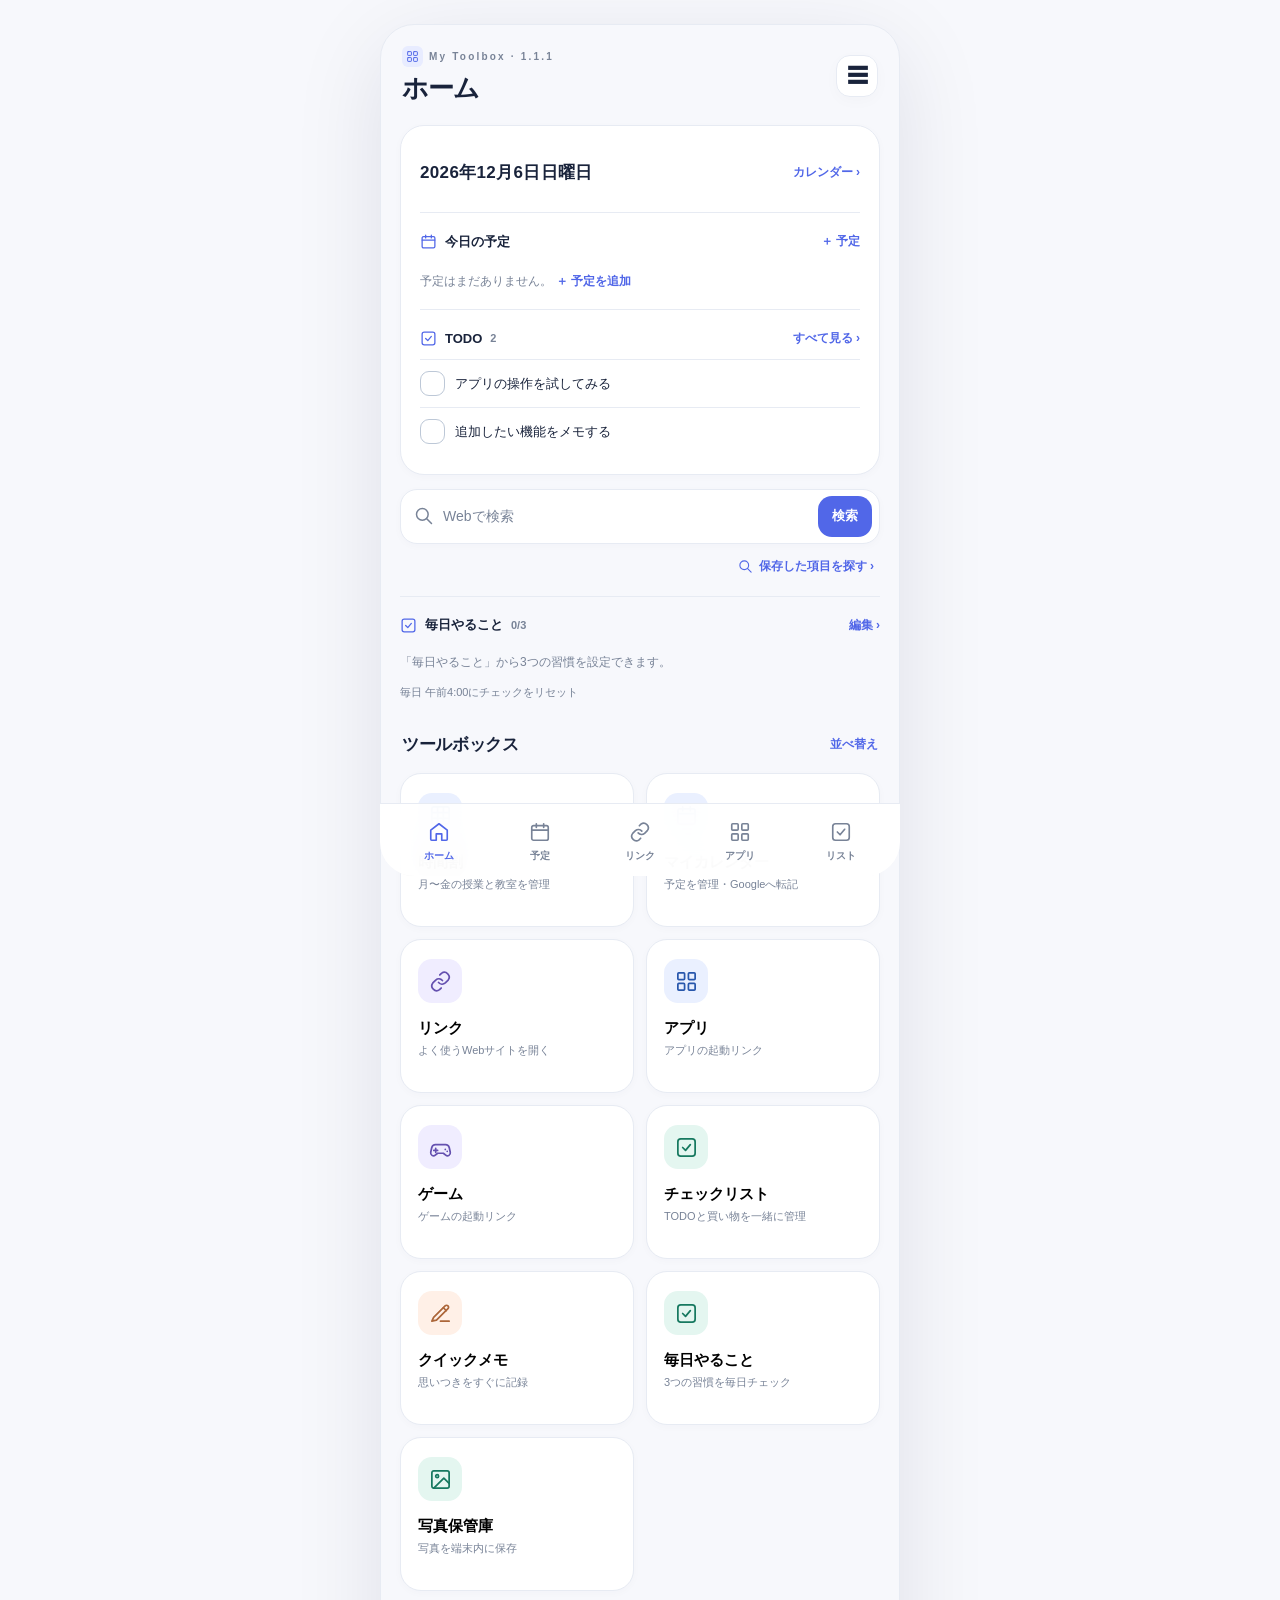
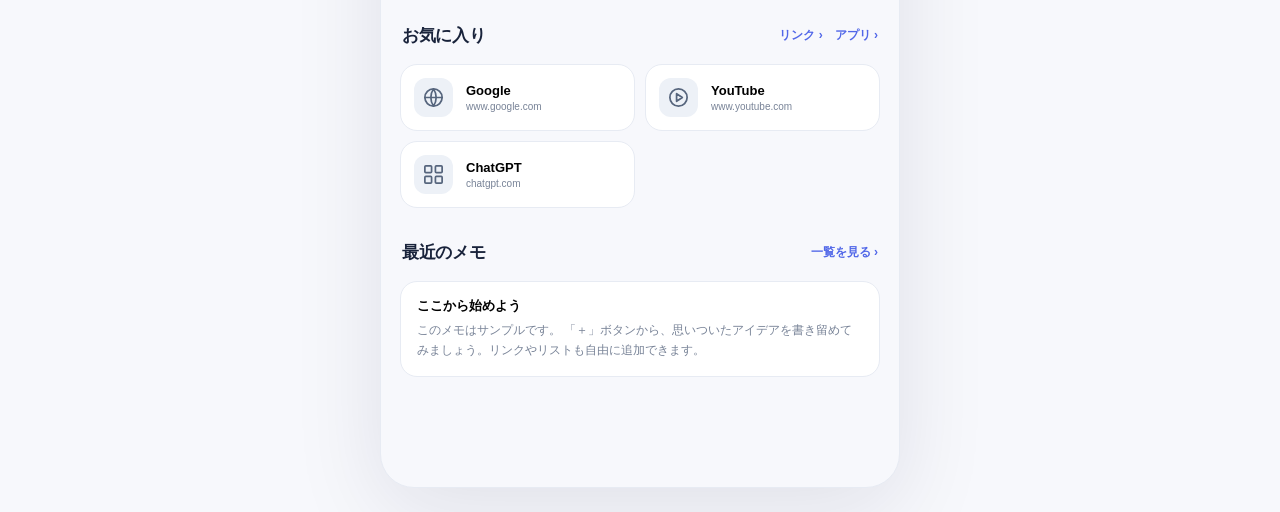
==== index.html @ 10cb9fca "Add files via upload" ====
<!doctype html>
<html lang="ja">
<head>
  <meta charset="utf-8" />
  <meta name="viewport" content="width=device-width, initial-scale=1, viewport-fit=cover" />
  <meta name="theme-color" content="#f7f8fc" />
  <meta name="apple-mobile-web-app-capable" content="yes" />
  <meta name="apple-mobile-web-app-status-bar-style" content="default" />
  <meta name="apple-mobile-web-app-title" content="My Toolbox" />
  <meta name="description" content="時間割、カレンダー、ルービックキューブ、TODO、習慣、写真をまとめる個人用ツールボックス。" />
  <link rel="manifest" href="./manifest.webmanifest" />
  <link rel="icon" href="./icons/icon-192.png?v=1.1.1" type="image/png" />
  <link rel="apple-touch-icon" sizes="180x180" href="./icons/apple-touch-icon.png?v=1.1.1" />
  <link rel="stylesheet" href="./styles.css" />
  <title>My Toolbox</title>
</head>
<body>
  <div id="app" class="app-shell"></div>
  <div id="modal-root"></div>
  <div id="toast" class="toast" role="status" aria-live="polite"></div>
  <noscript>このアプリを使うにはJavaScriptを有効にしてください。</noscript>
  <script src="./app.js" defer></script>
</body>
</html>
---- styles.css ----
:root {
  color-scheme: light;
  --bg: #f7f8fc;
  --panel: #ffffff;
  --panel-2: #f1f4fa;
  --text: #19233b;
  --muted: #788397;
  --line: #e7ebf3;
  --primary: #5167e8;
  --primary-soft: #e8ecff;
  --green: #2e967e;
  --shadow: 0 16px 50px rgba(26,42,80,.065);
  --nav: rgba(255,255,255,.95);
  --radius: 22px;
}
:root[data-theme='dark'] {
  color-scheme: dark;
  --bg: #101522;
  --panel: #1b2334;
  --panel-2: #242e42;
  --text: #f0f3fb;
  --muted: #9aa8bd;
  --line: #303d51;
  --primary: #a0adff;
  --primary-soft: #313e68;
  --green: #6cceb5;
  --shadow: 0 12px 36px rgba(0,0,0,.18);
  --nav: rgba(27,35,52,.96);
}
*{box-sizing:border-box}
html{min-height:100%;background:var(--bg);-webkit-text-size-adjust:100%}
body{margin:0;font-family: -apple-system, BlinkMacSystemFont, 'Hiragino Kaku Gothic ProN', 'Hiragino Sans', 'Yu Gothic', Meiryo, sans-serif;background:var(--bg);color:var(--text)}
button,input,textarea,select{font:inherit}
button{cursor:pointer;-webkit-tap-highlight-color:transparent}
button:focus-visible,a:focus-visible,input:focus-visible,textarea:focus-visible,select:focus-visible{outline:3px solid var(--primary);outline-offset:3px}
a{color:inherit;text-decoration:none}
.app-shell{max-width:520px;min-height:100dvh;margin:0 auto;padding:0 19px calc(110px + env(safe-area-inset-bottom));position:relative;background:var(--bg)}
@media(min-width:650px){.app-shell{margin:24px auto;min-height:calc(100dvh - 48px);border-radius:34px;box-shadow:0 22px 90px rgba(15,24,59,.1);overflow:hidden;border:1px solid var(--line)}}
.topbar{display:flex;align-items:center;justify-content:space-between;padding:calc(21px + env(safe-area-inset-top)) 2px 20px;gap:12px}
.kicker{font-size:10px;color:var(--muted);font-weight:800;letter-spacing:2.2px;margin:0 0 5px}
.topbar h1{margin:0;font-size:26px;letter-spacing:-1px;line-height:1.28}
.header-actions{display:flex;align-items:center;gap:8px}
.circle-button{width:42px;height:42px;border:1px solid var(--line);background:var(--panel);border-radius:14px;display:grid;place-items:center;color:var(--text);font-size:21px;box-shadow:0 4px 15px rgba(16,30,62,.025)}
.circle-button.raised{background:var(--primary);color:#fff;border-color:transparent}
.hero{background:linear-gradient(128deg,#657bf0,#515fd6 60%,#3c4ca8);color:#fff;position:relative;overflow:hidden;border-radius:26px;padding:24px 23px 23px;box-shadow:0 14px 30px rgba(79,94,208,.18)}
.hero::after{content:'';position:absolute;width:210px;height:210px;border:1px solid rgba(255,255,255,.12);border-radius:50%;right:-87px;top:-91px;box-shadow:0 0 0 38px rgba(255,255,255,.045),0 0 0 76px rgba(255,255,255,.035)}
.hero .tag{font-size:11px;font-weight:800;letter-spacing:.8px;opacity:.82;position:relative;z-index:1}
.hero h2{font-size:24px;letter-spacing:-.8px;margin:9px 0 7px;position:relative;z-index:1}
.hero p{font-size:13px;line-height:1.7;margin:0;opacity:.87;position:relative;z-index:1}
.hero-stats{display:grid;grid-template-columns:repeat(3,1fr);gap:8px;margin-top:19px;position:relative;z-index:1}
.hero-stats div{background:rgba(255,255,255,.14);border:1px solid rgba(255,255,255,.12);border-radius:13px;padding:10px 12px}
.hero-stats b{display:block;font-size:21px;font-weight:750;line-height:1.2}
.hero-stats span{font-size:10px;opacity:.78}
.section-heading{display:flex;align-items:center;justify-content:space-between;gap:8px;margin:29px 2px 13px}
.section-heading h2{font-size:17px;letter-spacing:-.35px;margin:0}
.tiny-link{color:var(--primary);font-weight:700;background:none;border:0;font-size:12px;padding:7px 0}
.tool-grid{display:grid;grid-template-columns:repeat(2,minmax(0,1fr));gap:12px}
.tool-card{display:flex;align-items:flex-start;flex-direction:column;gap:16px;padding:19px 17px 17px;background:var(--panel);border:1px solid var(--line);border-radius:21px;text-align:left;min-height:154px;box-shadow:var(--shadow);transition:transform .15s}
.tool-card:active,.link-card:active{transform:scale(.985)}
.tool-card .tool-icon,.icon-tile{display:grid;place-items:center;width:44px;height:44px;border-radius:15px;font-size:22px;flex:none}
.tile-purple{background:#eae8ff;color:#6660c9}
.tile-blue{background:#e2efff;color:#3b7bbd}
.tile-mint{background:#e0f6ef;color:#228d75}
.tile-peach{background:#fff0e3;color:#c57f40}
.tile-pink{background:#ffe8ef;color:#b65c82}
.tile-gray{background:#edf0f6;color:#66748a}
.tool-card .tool-name{font-weight:800;font-size:15px;margin:0}
.tool-card .tool-description{color:var(--muted);font-size:11px;margin-top:4px;line-height:1.5}
.card{background:var(--panel);border:1px solid var(--line);border-radius:22px;padding:17px;box-shadow:var(--shadow)}
.quick-card{display:flex;align-items:center;gap:13px;background:var(--panel);padding:13px;border:1px solid var(--line);border-radius:17px;min-width:0;text-align:left}
.quick-card .name{font-size:13px;font-weight:750;white-space:nowrap;text-overflow:ellipsis;overflow:hidden}
.quick-card .meta{font-size:10px;color:var(--muted);white-space:nowrap;overflow:hidden;text-overflow:ellipsis;margin-top:3px}
.quick-links{display:grid;grid-template-columns:repeat(2,minmax(0,1fr));gap:10px}
.quick-card .icon-tile{width:39px;height:39px;border-radius:12px;font-size:20px}
.mini-list{display:flex;flex-direction:column;gap:0}
.mini-row{display:flex;align-items:center;gap:10px;padding:10px 0;min-height:45px;border-bottom:1px solid var(--line);font-size:13px}
.mini-row:last-child{border:0}
.mini-row .muted,.muted{color:var(--muted)}
.mini-row .row-title{min-width:0;overflow:hidden;text-overflow:ellipsis;white-space:nowrap;flex:1}
.note-peek{padding:15px 16px;text-align:left;width:100%;border:1px solid var(--line);border-radius:17px;background:var(--panel);display:block}
.note-peek .note-title{font-size:13px;font-weight:800;margin-bottom:6px}
.note-peek .note-body{font-size:12px;color:var(--muted);display:-webkit-box;-webkit-line-clamp:2;-webkit-box-orient:vertical;overflow:hidden;line-height:1.65}
.page-intro{font-size:12px;color:var(--muted);margin:-7px 2px 19px;line-height:1.7}
.toolbar{display:flex;gap:9px;align-items:center;margin-bottom:15px}
.search-input,.field,.text-area,.select{display:block;border:1px solid var(--line);background:var(--panel);color:var(--text);border-radius:14px;min-height:46px;padding:12px 14px;width:100%;outline-offset:1px;font-size:14px}
.search-input::placeholder,.field::placeholder,.text-area::placeholder{color:var(--muted)}
.search-input{flex:1;min-width:0}
.primary-btn{background:var(--primary);color:#fff;border:none;border-radius:14px;min-height:46px;padding:11px 16px;font-size:13px;font-weight:800;white-space:nowrap}
.secondary-btn{background:var(--panel-2);color:var(--text);border:1px solid var(--line);border-radius:13px;min-height:42px;padding:10px 13px;font-weight:700;font-size:12px}
.ghost-btn{background:transparent;color:var(--muted);border:none;border-radius:10px;padding:8px;font-size:14px}
.danger-btn{background:#fff0f0;color:#cc4754;border:1px solid #f7dadd;border-radius:13px;min-height:42px;padding:10px 13px;font-weight:700;font-size:12px}
:root[data-theme='dark'] .danger-btn{background:#472933;color:#f9a6b3;border-color:#6a4149}
.link-list{display:grid;grid-template-columns:repeat(2,minmax(0,1fr));gap:11px}
.link-card{position:relative;background:var(--panel);border:1px solid var(--line);border-radius:19px;padding:15px;min-height:147px;display:flex;flex-direction:column;gap:13px;box-shadow:var(--shadow)}
.link-card .link-open{display:flex;align-items:start;flex-direction:column;flex:1;gap:10px;min-width:0;border:0;background:none;padding:0;text-align:left;color:inherit;width:100%}
.link-card .card-name{font-size:14px;font-weight:800;overflow:hidden;white-space:nowrap;text-overflow:ellipsis;max-width:100%}
.link-card .card-url{font-size:10px;color:var(--muted);overflow:hidden;white-space:nowrap;text-overflow:ellipsis;max-width:100%}
.link-actions{display:flex;justify-content:space-between;align-items:center;margin-top:0}
.link-actions button{border:0;background:none;padding:3px;color:var(--muted);font-size:12px}
.favorite{color:#d8a439!important}
.list-switch{display:flex;gap:7px;overflow-x:auto;padding:2px 0 13px;scrollbar-width:none}
.list-switch::-webkit-scrollbar{display:none}
.pill{border:1px solid var(--line);background:var(--panel);color:var(--muted);padding:10px 14px;border-radius:999px;font-size:12px;white-space:nowrap;font-weight:750}
.pill.active{background:var(--primary-soft);color:var(--primary);border-color:transparent}
.add-row{display:flex;gap:9px;margin-top:13px}
.check-row{display:flex;align-items:center;gap:12px;padding:13px 0;border-bottom:1px solid var(--line)}
.check-row:last-child{border:0}
.check-row.done .task-title{text-decoration:line-through;color:var(--muted)}
.check-row .task-title{font-size:14px;line-height:1.5;overflow-wrap:anywhere;flex:1}
.check-button{width:25px;height:25px;display:grid;place-items:center;border-radius:9px;border:1.5px solid #bdc8d7;background:transparent;color:transparent;flex:none;font-size:15px}
.check-button.checked{background:var(--green);border-color:var(--green);color:#fff}
.progress-line{height:7px;background:var(--panel-2);border-radius:999px;overflow:hidden;margin:14px 0 5px}
.progress-line>div{height:100%;border-radius:999px;background:var(--green)}
.list-header{display:flex;align-items:center;justify-content:space-between;gap:9px;margin-bottom:13px}
.list-header h2{margin:0;font-size:17px}
.list-subtitle{font-size:11px;color:var(--muted);margin:5px 0 0}
.empty{color:var(--muted);text-align:center;padding:35px 20px;font-size:13px;line-height:1.8}
.empty-icon{font-size:29px;margin-bottom:10px}
.notes-grid{display:grid;gap:12px}
.note-card{background:var(--panel);border:1px solid var(--line);border-radius:20px;padding:18px;box-shadow:var(--shadow)}
.note-card .note-top{display:flex;align-items:start;justify-content:space-between;gap:10px}
.note-card h3{font-size:15px;margin:0 0 9px;overflow-wrap:anywhere}
.note-card p{font-size:12px;line-height:1.8;color:var(--muted);margin:0 0 14px;white-space:pre-wrap;overflow-wrap:anywhere;max-height:110px;overflow:hidden}
.note-card .note-bottom{display:flex;justify-content:space-between;align-items:center;font-size:10px;color:var(--muted)}
.settings-group{margin-bottom:23px}
.settings-title{font-size:12px;font-weight:800;color:var(--muted);margin:0 3px 10px}
.setting-row{display:flex;align-items:center;justify-content:space-between;gap:10px;padding:15px 1px;border-bottom:1px solid var(--line)}
.setting-row:last-child{border-bottom:0}
.setting-row b{font-size:13px}
.setting-row small{color:var(--muted);display:block;margin-top:4px;font-size:11px;line-height:1.6}
.setting-row .select{width:auto;min-width:108px;padding:7px 10px;min-height:38px;font-size:12px}
.bottom-nav{position:fixed;z-index:20;bottom:0;left:50%;transform:translateX(-50%);width:min(520px,100%);background:var(--nav);border-top:1px solid var(--line);padding:10px 9px calc(9px + env(safe-area-inset-bottom));display:grid;grid-template-columns:repeat(5,1fr);backdrop-filter:blur(20px);-webkit-backdrop-filter:blur(20px)}
@media(min-width:650px){.bottom-nav{bottom:24px;border-radius:0 0 34px 34px}}
.nav-item{display:flex;flex-direction:column;align-items:center;gap:5px;border:0;background:none;color:var(--muted);padding:5px 3px 4px;font-size:10px;font-weight:700}
.nav-item.active{color:var(--primary)}
.nav-icon{font-size:22px;height:25px;line-height:25px}
.fab{position:fixed;bottom:calc(92px + env(safe-area-inset-bottom));right:max(18px, calc((100vw - 520px) / 2 + 18px));z-index:12;display:grid;place-items:center;border:none;border-radius:18px;width:54px;height:54px;background:var(--primary);color:#fff;font-size:30px;box-shadow:0 12px 24px rgba(72,89,197,.3)}
@media(min-width:650px){.fab{bottom:116px}}
.modal-overlay{position:fixed;inset:0;z-index:50;background:rgba(12,18,36,.53);display:flex;align-items:flex-end;justify-content:center;padding:12px 12px env(safe-area-inset-bottom)}
.modal-panel{width:min(500px,100%);max-height:min(88dvh,850px);overflow-y:auto;background:var(--panel);border-radius:27px 27px 20px 20px;padding:21px 22px 22px;box-shadow:0 22px 75px rgba(0,0,0,.28)}
.modal-header{display:flex;align-items:center;justify-content:space-between;gap:10px;margin-bottom:16px}
.modal-header h2{margin:0;font-size:19px}
.modal-header .ghost-btn{font-size:21px}
.form-group{margin-bottom:15px}
.form-group label{display:block;font-weight:750;font-size:12px;margin:0 0 8px}
.form-group small{display:block;margin-top:7px;color:var(--muted);font-size:11px}
.text-area{resize:vertical;min-height:130px;line-height:1.7}
.modal-footer{display:flex;justify-content:flex-end;gap:8px;margin-top:19px}
.modal-footer>*{flex:1}
.toast{position:fixed;bottom:calc(96px + env(safe-area-inset-bottom));left:50%;transform:translate(-50%,12px);z-index:60;background:#1e2941;color:#fff;padding:11px 17px;border-radius:13px;font-size:12px;opacity:0;pointer-events:none;transition:opacity .2s,transform .2s;max-width:calc(100vw - 40px);text-align:center}
.toast.visible{opacity:1;transform:translate(-50%,0)}
.feature-tip{display:flex;gap:10px;align-items:flex-start;background:var(--primary-soft);color:var(--text);padding:14px;border-radius:16px;margin-top:20px}
.feature-tip span{font-size:19px}
.feature-tip p{font-size:11px;line-height:1.7;margin:0}
.small-caps{font-size:10px;font-weight:800;letter-spacing:1.2px;color:var(--muted)}
@media(prefers-reduced-motion:reduce){*,*::before,*::after{scroll-behavior:auto!important;transition:none!important}}

/* v0.2.0 — right-hand quick-access drawer and edge gestures */
.topbar>div:first-child{min-width:0}
.header-actions{flex-shrink:0}
.menu-trigger{font-size:21px;font-weight:700}
body.drawer-open{overflow:hidden}
.drawer-scrim{position:fixed;z-index:31;inset:0;background:rgba(10,17,35,.44);opacity:0;visibility:hidden;pointer-events:none;transition:opacity .22s,visibility .22s}
.drawer-scrim.shown{opacity:1;visibility:visible;pointer-events:auto}
.quick-drawer{position:fixed;z-index:32;top:0;bottom:0;right:max(0px,calc((100vw - 520px)/2));width:min(338px,calc(100vw - 44px));display:flex;flex-direction:column;background:var(--panel);border-left:1px solid var(--line);box-shadow:-15px 0 45px rgba(8,22,50,.15);transform:translateX(105%);visibility:hidden;pointer-events:none;transition:transform .23s ease,visibility .23s;overscroll-behavior:contain;padding:calc(23px + env(safe-area-inset-top)) 17px calc(14px + env(safe-area-inset-bottom))}
.quick-drawer.open{transform:translateX(0);visibility:visible;pointer-events:auto}
.drawer-heading{display:flex;align-items:center;justify-content:space-between;gap:8px}
.drawer-heading h2{font-size:21px;line-height:1.25;letter-spacing:-.4px;margin:3px 0 0}
.drawer-kicker{color:var(--primary);font-size:10px;letter-spacing:1.8px;font-weight:850;margin:0}
.drawer-dismiss{display:grid;place-items:center;flex:none;width:42px;height:42px;border-radius:14px;background:var(--panel-2);color:var(--text);border:0;font-size:25px}
.drawer-helper{color:var(--muted);font-size:11px;line-height:1.7;margin:9px 0 17px}
.drawer-scroll{min-height:0;flex:1;overflow-y:auto;overscroll-behavior:contain;-webkit-overflow-scrolling:touch;padding:0 1px 12px}
.drawer-section{font-size:10px;color:var(--muted);font-weight:850;letter-spacing:1.3px;margin:7px 4px 9px}
.drawer-links{display:flex;flex-direction:column;gap:5px;margin-bottom:18px}
.drawer-link{display:flex;align-items:center;width:100%;min-height:59px;padding:8px 10px;border:1px solid transparent;background:transparent;border-radius:15px;text-align:left;color:var(--text);gap:12px}
.drawer-link.active{background:var(--primary-soft);border-color:transparent}
.drawer-link-icon{width:37px;height:37px;display:grid;place-items:center;border-radius:12px;background:var(--panel-2);font-size:19px;flex:none}
.drawer-link.active .drawer-link-icon{background:var(--panel)}
.drawer-link-copy{display:flex;flex-direction:column;gap:2px;min-width:0;flex:1}
.drawer-link-copy b{font-size:13px;font-weight:800;overflow:hidden;white-space:nowrap;text-overflow:ellipsis}
.drawer-link-copy small{font-size:10px;color:var(--muted);overflow:hidden;white-space:nowrap;text-overflow:ellipsis}
.drawer-chevron{font-size:19px;color:var(--muted)}
.drawer-bottom{padding-top:10px;border-top:1px solid var(--line)}
.drawer-new{width:100%;min-height:46px;background:var(--primary);color:white;font-weight:800;font-size:13px;border:0;border-radius:14px}
.drawer-bottom p{margin:8px 0 0;text-align:center;font-size:10px;color:var(--muted);line-height:1.6}
@media(min-width:650px){.quick-drawer{top:24px;bottom:24px;border-radius:22px 0 0 22px}}
@media(prefers-reduced-motion:reduce){.drawer-scrim,.quick-drawer{transition:none}}


/* v0.3.0: fast local calendar and today's agenda */
.today-panel{background:var(--panel);border:1px solid var(--line);border-radius:24px;padding:19px;box-shadow:var(--shadow)}
.today-title{display:flex;align-items:center;justify-content:space-between;gap:7px;margin-bottom:13px}
.today-title h2{margin:4px 0 0;font-size:21px;letter-spacing:-.5px}
.today-overline{font-size:10px;font-weight:850;color:var(--primary);letter-spacing:.9px}
.today-cal,.today-block-head button{background:none;color:var(--primary);font-size:12px;font-weight:800;border:0;padding:8px 0;white-space:nowrap}
.today-block{padding-top:12px;border-top:1px solid var(--line)}
.today-block+.today-block{margin-top:13px}
.today-block-head{display:flex;align-items:center;justify-content:space-between;gap:8px;margin-bottom:4px}
.today-block-head strong{font-size:13px}
.today-count{font-size:11px;color:var(--muted)}
.today-empty,.agenda-empty{margin:10px 0;color:var(--muted);font-size:12px;line-height:1.8}
.agenda-empty button{color:var(--primary);font-size:12px;font-weight:750;border:0;background:none;padding:3px 4px}
.today-todo{display:flex;align-items:center;gap:10px;padding:11px 0;border-top:1px solid var(--line);font-size:13px;line-height:1.5}
.today-todo:first-of-type{border-top:0}
.today-todo span{overflow-wrap:anywhere}
.agenda-row{display:flex;align-items:center;gap:9px;border-top:1px solid var(--line);padding:12px 0;min-width:0}
.agenda-row:first-child{border-top:0}
.agenda-time{color:var(--primary);font-size:11px;font-weight:850;flex:0 0 75px;line-height:1.4;overflow-wrap:anywhere}
.agenda-main{display:flex;flex-direction:column;gap:4px;min-width:0;flex:1;text-align:left;background:none;border:0;color:var(--text);padding:0}
.agenda-main strong{font-size:13px;overflow-wrap:anywhere}
.agenda-main small{font-size:11px;color:var(--muted);overflow-wrap:anywhere}
.agenda-external{width:31px;height:34px;border-radius:11px;border:1px solid var(--line);background:var(--panel-2);color:var(--primary);font-size:17px;flex:none}
.calendar-card{padding:15px 12px 12px}
.cal-month-bar{display:flex;justify-content:space-between;align-items:center;gap:8px;margin:2px 3px 17px}
.cal-month-bar h2{margin:0;font-size:17px}
.cal-month-bar>div{display:flex;gap:5px;align-items:center}
.cal-arrow{display:grid;place-items:center;min-width:35px;height:36px;border:1px solid var(--line);background:var(--panel);color:var(--text);border-radius:12px;font-size:23px}
.cal-today-btn{border:0;border-radius:11px;background:var(--primary-soft);color:var(--primary);font-size:11px;font-weight:850;padding:9px 11px}
.cal-weekdays,.cal-grid{display:grid;grid-template-columns:repeat(7,minmax(0,1fr));gap:2px}
.cal-weekdays span{font-size:11px;font-weight:800;text-align:center;color:var(--muted);padding-bottom:8px}
.cal-weekdays .cal-weekend{color:#ce7680}
.cal-cell{display:flex;align-items:center;flex-direction:column;justify-content:center;gap:2px;min-width:0;min-height:48px;padding:6px 1px;background:transparent;border:1px solid transparent;border-radius:13px;color:var(--text)}
.cal-cell.selected{border-color:var(--primary);background:var(--primary-soft)}
.cal-cell.is-today .cal-daynum{background:var(--primary);color:#fff}
.cal-cell .cal-daynum{width:27px;height:27px;display:grid;place-items:center;border-radius:10px;font-size:13px;font-weight:750}
.cal-event-marker{height:8px;line-height:8px;color:var(--primary);font-size:11px;font-weight:900;letter-spacing:1px}
.cal-blank{pointer-events:none}
.calendar-agenda .section-heading{margin-top:20px}
.calendar-agenda .section-heading h2{font-size:15px}
.agenda-card{padding:5px 15px}
.calendar-checkbox{display:flex!important;align-items:center;gap:10px;min-height:36px}
.calendar-checkbox input{width:19px;height:19px;accent-color:var(--primary)}
.time-grid{display:grid;grid-template-columns:1fr 1fr;gap:10px}
input[data-time-field]:disabled{opacity:.35}
.event-google-btn{margin-top:12px;width:100%;border:1px solid var(--line);background:var(--panel-2);color:var(--primary);padding:12px;font-weight:800;font-size:12px;border-radius:13px}
@media(max-width:365px){.agenda-time{flex-basis:64px;font-size:10px}.today-panel{padding:14px}.cal-cell{min-height:42px}.cal-cell .cal-daynum{width:23px;height:23px}}

/* v0.4.0 — calm flat icons and adaptive color; no glossy or 3D icon treatment */
:root {
  --shadow:0 2px 9px rgba(20,38,67,.025);
  --icon-bg:#eaf0ff;
  --icon-ink:#2857ac;
  --icon-mint-bg:#e4f6f0;
  --icon-mint-ink:#177960;
  --icon-purple-bg:#f0edff;
  --icon-purple-ink:#6551b0;
  --icon-peach-bg:#fff0e7;
  --icon-peach-ink:#ac6639;
  --icon-gray-bg:#edf1f7;
  --icon-gray-ink:#56657d;
}
:root[data-theme='dark'] {
  --shadow:none;
  --icon-bg:#263e65;
  --icon-ink:#a9c8ff;
  --icon-mint-bg:#203e39;
  --icon-mint-ink:#8cdbbf;
  --icon-purple-bg:#383253;
  --icon-purple-ink:#d0baff;
  --icon-peach-bg:#4b342c;
  --icon-peach-ink:#f2b898;
  --icon-gray-bg:#313c50;
  --icon-gray-ink:#cbd6e9;
}
.line-icon{display:block;flex:none;stroke-width:1.8}
.tool-card .tool-icon,.icon-tile{border-radius:14px;border:1px solid transparent;background:var(--icon-bg);color:var(--icon-ink);box-shadow:none;overflow:hidden}
.tile-purple{background:var(--icon-purple-bg)!important;color:var(--icon-purple-ink)!important}
.tile-blue{background:var(--icon-bg)!important;color:var(--icon-ink)!important}
.tile-mint{background:var(--icon-mint-bg)!important;color:var(--icon-mint-ink)!important}
.tile-peach{background:var(--icon-peach-bg)!important;color:var(--icon-peach-ink)!important}
.tile-gray{background:var(--icon-gray-bg)!important;color:var(--icon-gray-ink)!important}
.drawer-link-icon{background:var(--icon-gray-bg);color:var(--icon-gray-ink);font-size:inherit}
.drawer-link.active .drawer-link-icon{background:var(--panel);color:var(--primary)}
.nav-icon{display:grid;place-items:center}
.nav-icon .line-icon{width:22px;height:22px}
.list-switch .pill{display:inline-flex;gap:7px;align-items:center}
.list-switch .pill .line-icon{width:16px;height:16px}
.list-header .line-icon{vertical-align:-5px}
.icon-heading{display:inline-flex;align-items:center;gap:8px}
.icon-heading .line-icon{width:17px;height:17px;color:var(--primary)}
.empty-icon .line-icon{margin:0 auto 7px;width:28px;height:28px}
.feature-tip .line-icon{width:20px;height:20px;flex:none}
.custom-link-icon{width:100%;height:100%;object-fit:cover;border-radius:inherit}
/* In dark mode, keep custom uploaded icons unaltered; SVG icons follow currentColor. */
.icon-picker{display:grid;grid-template-columns:repeat(7,minmax(0,1fr));gap:7px;padding:10px;background:var(--panel-2);border:1px solid var(--line);border-radius:16px;max-height:178px;overflow:auto}
.icon-option{min-width:0;display:grid;place-items:center;aspect-ratio:1;background:var(--panel);color:var(--muted);border:1px solid var(--line);border-radius:11px;padding:5px}
.icon-option .line-icon{width:21px;height:21px}
.icon-option.selected{border:2px solid var(--primary);color:var(--primary);background:var(--primary-soft)}
.icon-image-preview{display:flex;align-items:center;gap:12px;margin-top:10px;min-height:45px}
.icon-image-preview>img{height:43px;width:43px;object-fit:cover;border-radius:11px;border:1px solid var(--line)}
.icon-image-preview>.line-icon{width:32px;height:32px;stroke:var(--primary)}
.icon-image-preview .secondary-btn{margin-left:auto;font-size:11px;padding:9px 11px}
.check-label{display:flex!important;align-items:center;gap:8px}
/* Local photo vault: compact responsive thumbnails and full-screen reading. */
.photo-meta{display:flex;justify-content:space-between;gap:8px;margin:3px 3px 14px;color:var(--muted);font-size:11px}
.photo-grid{display:grid;grid-template-columns:repeat(3,minmax(0,1fr));gap:9px}
.photo-card{border:1px solid var(--line);background:var(--panel);border-radius:15px;overflow:hidden;color:var(--text);padding:0;text-align:left;min-width:0;box-shadow:var(--shadow)}
.photo-card>img{width:100%;aspect-ratio:1/1;display:block;object-fit:cover;background:var(--panel-2)}
.photo-card>span{display:block;font-weight:650;font-size:11px;overflow:hidden;white-space:nowrap;text-overflow:ellipsis;padding:9px}
.photo-warning{padding:20px;background:var(--panel);border:1px solid var(--line);border-radius:15px;color:var(--muted);font-size:13px;line-height:1.7}
.photo-viewer>img{display:block;width:100%;max-height:60dvh;object-fit:contain;border-radius:12px;background:var(--panel-2)}
.photo-viewer>h3{font-size:15px;margin:13px 0 5px;overflow-wrap:anywhere}
.photo-viewer>p{font-size:11px;color:var(--muted);margin:0 0 13px}
.photo-viewer-actions{display:grid;grid-template-columns:1fr 1fr;gap:9px}
.photo-viewer-actions button{min-height:42px}
@media(max-width:360px){.icon-picker{grid-template-columns:repeat(6,minmax(0,1fr))}.photo-grid{gap:6px}}
/* Keep settings buttons readable on narrow iPhones. */
.setting-row>div:first-child{min-width:0;flex:1}
.setting-row>.secondary-btn,.setting-row>.danger-btn{min-width:66px;white-space:nowrap;flex:none}

/* v0.5: unified TODO/shopping list + compact category badges */
.favorite-nav{display:flex;align-items:center;gap:12px}
.task-filters{display:flex;gap:7px;margin:14px 0 4px;flex-wrap:wrap}
.task-filter{border:1px solid var(--line);border-radius:999px;padding:8px 13px;background:var(--panel-2);color:var(--muted);font-weight:700;font-size:12px}
.task-filter.active{background:var(--primary-soft);border-color:var(--primary);color:var(--primary)}
.task-category-select{flex:0 0 92px;min-width:0;padding-left:10px;padding-right:5px;font-size:12px}
.task-add-row .field{min-width:0;flex:1}
.task-add-row .primary-btn{flex:0 0 auto;padding-inline:13px}
.task-kind{flex:none;padding:4px 7px;border-radius:8px;font-size:10px;font-weight:750;background:var(--panel-2);color:var(--muted);white-space:nowrap}
.task-kind.is-shopping{background:var(--icon-mint-bg);color:var(--icon-mint-ink)}
.task-kind.is-todo{background:var(--primary-soft);color:var(--primary)}
@media(max-width:360px){.task-category-select{flex-basis:77px}.task-add-row{gap:5px}.task-add-row .primary-btn{padding-inline:9px}.task-kind{padding:3px 5px}}

/* v0.6: iOS keyboard focus must not trigger automatic page zoom */
@media (pointer:coarse){input,textarea,select,.field,.search-input,.select,.text-area{font-size:16px!important}}
.folder-strip{display:flex;gap:8px;overflow-x:auto;padding:10px 0 8px;scrollbar-width:none}.folder-chip{flex:none;display:inline-flex;align-items:center;gap:5px;border:1px solid var(--line);border-radius:999px;padding:9px 12px;background:var(--panel);color:var(--text);font-size:12px}.folder-chip svg{width:16px;height:16px}.folder-chip.selected{background:var(--primary-soft);color:var(--primary);border-color:var(--primary)}.folder-hint{font-size:12px;color:var(--muted);line-height:1.6}.reorder-list{display:grid;gap:8px}.reorder-row{display:flex;align-items:center;gap:8px;padding:10px;border:1px solid var(--line);border-radius:12px}.reorder-row span{flex:1;min-width:0;overflow-wrap:anywhere}.reorder-row button{padding:9px 12px;border:1px solid var(--line);border-radius:9px;background:var(--panel-2);color:var(--text)}
.photo-fullscreen{position:fixed;inset:0;z-index:9999;background:#08090c;display:flex;align-items:center;justify-content:center;padding:env(safe-area-inset-top) 0 env(safe-area-inset-bottom)}.photo-fullscreen img{max-width:100%;max-height:100%;width:100%;height:100%;object-fit:contain}.photo-fullscreen-close{position:absolute;z-index:1;right:16px;top:calc(env(safe-area-inset-top) + 12px);background:#30343ccc;color:#fff;border:1px solid #ffffff55;border-radius:20px;padding:12px 16px;font-size:15px}.photo-fullscreen-open{overflow:hidden}
.item-move{border:1px solid var(--line);background:var(--panel-2);color:var(--muted);border-radius:7px;padding:5px 7px;font-size:12px;flex:none}

/* v0.7 photo-only zoom */
.photo-zoom-stage{width:100%;height:100%;display:flex;align-items:center;justify-content:center;overflow:hidden;touch-action:none;overscroll-behavior:contain}
.photo-zoom-stage img{width:100%;height:100%;object-fit:contain;transform-origin:center center;will-change:transform;user-select:none;-webkit-user-select:none;-webkit-touch-callout:none;pointer-events:none}
.photo-fullscreen-details{position:absolute;z-index:2;bottom:calc(env(safe-area-inset-bottom) + 16px);right:16px;border:1px solid #ffffff55;background:#30343ccc;color:#fff;border-radius:18px;padding:10px 15px}
.folder-strip{overscroll-behavior-x:contain}

/* v0.8: flat controls, thumb-reachable photo close, configurable nav */
.reorder-row button{display:grid;place-items:center;width:42px;height:40px;padding:8px;box-shadow:none}
.reorder-row button svg{width:20px;height:20px}
.photo-fullscreen-close{top:auto;bottom:calc(env(safe-area-inset-bottom) + 14px);right:14px;display:flex;align-items:center;gap:6px;box-shadow:none}
.photo-fullscreen-close svg{width:18px;height:18px}
.photo-fullscreen-details{right:auto;left:14px;bottom:calc(env(safe-area-inset-bottom) + 14px)}
.nav-settings{display:grid;gap:8px;padding:12px}.nav-setting-row{display:flex;justify-content:space-between;align-items:center;gap:12px;font-size:13px}.nav-setting-row .select{min-width:140px;font-size:16px}

/* v0.9: daily habits */
.habit-block{position:relative;margin-top:14px}.habit-row{gap:12px}.habit-row.habit-done>span{text-decoration:line-through;color:var(--muted)}.habit-row .check-button{min-width:34px;min-height:34px}.habit-success{margin-top:12px;border-radius:14px;padding:18px 12px;background:var(--primary-soft);color:var(--primary);display:flex;align-items:center;flex-direction:column;gap:5px;text-align:center}.habit-success strong{font-size:16px}.habit-success span{font-size:12px}.habit-reset-note{font-size:11px;color:var(--muted);margin:12px 0 0}.habit-settings{padding:18px}.habit-settings h2,.habit-preview h2{font-size:17px;margin:0 0 10px}.habit-settings form{display:grid;gap:13px;margin-top:16px}.habit-edit-row{display:flex;align-items:center;gap:12px}.habit-edit-row>span{font-weight:700;color:var(--muted);width:18px}.habit-edit-row input{flex:1;min-width:0}.habit-preview{margin-top:18px;padding:14px}.habit-preview .habit-block{margin:0}

/* v0.9.1: concise home date/clock and completion treatment */
.today-title{align-items:center;min-height:54px}
.today-title>div{display:flex;flex-direction:column;gap:2px}
.today-date{font-size:13px;font-weight:750;color:var(--muted);letter-spacing:.02em}
.today-clock{font-size:32px;font-weight:800;line-height:1.1;letter-spacing:-1px;font-variant-numeric:tabular-nums;color:var(--text)}
.habit-row .check-button.checked{background:var(--green);border-color:var(--green);color:#fff}
.habit-block.habit-complete{isolation:isolate;overflow:hidden;border-radius:16px}
.habit-block .habit-content{position:relative;min-height:110px}
.habit-block.habit-complete .habit-content{filter:brightness(.48);opacity:.48}
.habit-success-overlay{position:absolute;z-index:2;left:0;right:0;top:39px;bottom:31px;display:flex;flex-direction:column;align-items:center;justify-content:center;gap:7px;text-align:center;pointer-events:none;color:var(--text);background:color-mix(in srgb,var(--panel) 78%,transparent);border-radius:13px}
.habit-success-overlay svg{width:34px;height:34px;stroke:var(--green);stroke-width:2.5}
.habit-success-overlay strong{font-size:16px;line-height:1.4}
.habit-success-overlay span{font-size:12px;color:var(--muted)}

/* v1.0 — restrained flat UI, compact web search, habit history, and tool search */
.home-web{margin-top:14px;display:grid;gap:7px}
.web-search-form{display:flex;align-items:center;gap:7px;padding:6px 7px 6px 13px;border:1px solid var(--line);border-radius:17px;background:var(--panel);box-shadow:var(--shadow)}
.web-search-form>span{color:var(--muted)}
.web-search-form>span svg{width:20px;height:20px}
.web-search-form .field{background:transparent;border:0;min-width:0;padding:8px 2px;min-height:41px;flex:1}
.web-search-form .primary-btn{padding-inline:14px;min-height:41px}
.home-web>.tiny-link{justify-self:end;display:flex;align-items:center;gap:6px;padding-right:6px}
.home-web>.tiny-link svg{width:15px;height:15px}
.today-date{color:var(--text);font-size:17px;font-weight:800}
.today-panel{margin-bottom:0}
.due-label{display:block;font-size:10px;color:var(--muted);font-weight:700;margin-top:2px;line-height:1.6}
.check-row .task-title{min-width:0}
.check-row .task-title .due-label{text-decoration:none}
.task-advanced{margin:8px 0 -4px;display:flex;justify-content:flex-end}
.task-advanced .tiny-link{text-align:right}
.ago-due{color:#c75869}
.agenda-tasks{display:grid;gap:8px;margin-top:13px;border-top:1px solid var(--line);padding:12px 0 0;font-size:12px}
.agenda-tasks>.tiny-link{text-align:left;padding:0}
.habit-history{margin-top:18px;padding:17px}
.habit-history .section-heading{margin:0 0 12px}
.habit-history .section-heading h2{font-size:17px}
.habit-history .streak{font-size:11px;color:var(--green);background:var(--icon-mint-bg);border-radius:999px;padding:7px 10px;font-weight:800}
.habit-history .stats-row{display:flex;gap:12px;flex-wrap:wrap;color:var(--muted);font-size:11px;margin-bottom:16px}
.habit-history .stats-row b{color:var(--text)}
.habit-history .cal-month-bar{margin:4px 0 14px}
.habit-history .cal-month-bar h3{font-size:15px}
.habit-calendar{display:grid;grid-template-columns:repeat(7,minmax(0,1fr));gap:5px}
.habit-calendar>strong{font-size:11px;color:var(--muted);text-align:center;font-weight:700;padding:6px 0}
.habit-day{min-width:0;min-height:41px;border-radius:10px;background:var(--panel-2);border:1px solid var(--line);display:flex;align-items:center;justify-content:center;flex-direction:column;gap:1px;font-size:12px;color:var(--muted)}
.habit-day small{font-size:8px}
.habit-day.partly-done{background:var(--icon-mint-bg);color:var(--icon-mint-ink)}
.habit-day.fully-done{background:var(--green);color:#fff;border-color:transparent}
.habit-day.current{outline:2px solid var(--primary);outline-offset:1px}
.search-card{padding:14px 15px}
.search-card .search-input{font-size:16px}
.search-results{display:grid;gap:8px;margin-top:15px}
.search-result{width:100%;display:flex;align-items:center;gap:10px;min-width:0;text-align:left;padding:13px;background:var(--panel);border-radius:14px;border:1px solid var(--line);color:var(--text)}
.search-result strong{font-size:13px;min-width:0;flex:1;overflow:hidden;text-overflow:ellipsis;white-space:nowrap}
.search-result-kind{flex:none;font-size:10px;padding:5px 7px;background:var(--primary-soft);border-radius:8px;color:var(--primary);font-weight:750}
.search-result>span:last-child{color:var(--muted)}
.context-actions{display:grid;gap:9px}
.context-actions>button{text-align:left;min-height:45px}
.reorder-row .visibility-button{font-size:11px;white-space:nowrap;width:auto;padding-inline:9px;min-width:54px}
.tagline{display:block;color:var(--primary);font-weight:700;margin-top:6px;overflow-wrap:anywhere}
/* keep narrow screens usable with due dates and controls */
@media(max-width:430px){.check-row{gap:5px}.check-row .item-move{padding:5px}.check-row .item-move svg{width:15px;height:15px}.task-kind{font-size:9px}.habit-day{min-height:35px}}
@media (pointer:coarse){.web-search-form .field,.search-card .search-input{font-size:16px!important}}
.habit-block:has(.today-empty) .habit-content{min-height:auto}

/* v1.1: calendar Sunday-start, contrasting weekend colors and swipe navigation. */
.calendar-swipe-zone{touch-action:pan-y;user-select:none;-webkit-user-select:none}
.cal-weekdays .cal-sunday,.cal-cell.cal-sunday .cal-daynum{color:#d65b6c}
.cal-weekdays .cal-saturday,.cal-cell.cal-saturday .cal-daynum{color:#397bc2}
:root[data-theme='dark'] .cal-weekdays .cal-sunday,:root[data-theme='dark'] .cal-cell.cal-sunday .cal-daynum{color:#ff93a0}
:root[data-theme='dark'] .cal-weekdays .cal-saturday,:root[data-theme='dark'] .cal-cell.cal-saturday .cal-daynum{color:#8dc2ff}
.cal-cell.is-today .cal-daynum{color:#fff!important}
.kicker{display:flex;align-items:center;gap:6px}
.brand-icon-mini{display:inline-grid;place-items:center;flex:none;width:21px;height:21px;border-radius:6px;color:var(--primary);background:var(--primary-soft);overflow:hidden}
.brand-icon-mini>img{width:100%;height:100%;object-fit:cover}
.brand-icon-mini .line-icon{width:13px;height:13px}
.brand-setting{display:flex;align-items:center;gap:12px}
.brand-setting .brand-icon-mini{width:38px;height:38px;border-radius:11px}
.brand-setting .brand-icon-mini .line-icon{width:23px;height:23px}
/* v1.1: timetable — a compact five-day matrix with shared classes. */
.timetable-card{padding:15px 10px}
.timetable-card .section-heading{margin:2px 5px 16px;gap:8px}
.timetable-card .section-heading h2{display:flex;align-items:center;gap:6px;font-size:15px}
.timetable-card .section-heading .secondary-btn{font-size:11px;padding:9px 10px}
.tt-scroll{width:100%;overflow-x:auto;overscroll-behavior-x:contain;border:1px solid var(--line);border-radius:13px;background:var(--panel);-webkit-overflow-scrolling:touch}
.tt-row{display:grid;grid-template-columns:48px repeat(5,minmax(0,1fr));min-width:0;gap:2px;padding:2px;border-bottom:1px solid var(--line)}
.tt-row:last-child{border:0}
.tt-row>*{min-width:0}
.tt-head{background:var(--panel-2);position:sticky;top:0;z-index:1}
.tt-day-head,.tt-period-head{font-size:11px;font-weight:800;color:var(--muted);text-align:center;padding:11px 0}
.tt-time{display:flex;align-items:center;justify-content:center;flex-direction:column;gap:3px;padding:7px 1px;background:var(--panel-2);border-radius:10px}
.tt-time>b{font-size:11px}
.tt-time>small{font-size:9px;color:var(--muted);text-align:center;line-height:1.5}
.tt-cell{position:relative;min-height:72px;display:flex;align-items:center;justify-content:center;flex-direction:column;gap:5px;padding:6px 3px;border:1px solid transparent;border-radius:9px;color:var(--text);text-align:center;overflow:hidden}
.tt-filled{background:var(--primary-soft);border-color:color-mix(in srgb,var(--primary) 17%,transparent)}
.tt-filled b{font-size:11px;line-height:1.25;display:-webkit-box;-webkit-line-clamp:2;-webkit-box-orient:vertical;overflow:hidden;overflow-wrap:anywhere}
.tt-filled small{font-size:9px;color:var(--muted);line-height:1.2;overflow:hidden;text-overflow:ellipsis;white-space:nowrap;max-width:100%}
.tt-linked{position:absolute;right:2px;top:2px;color:var(--primary)}
.tt-linked .line-icon{height:11px;width:11px}
.tt-empty{background:var(--panel);border:1px dashed var(--line);color:var(--muted)}
.tt-empty>span{font-size:20px;font-weight:300;line-height:1}
.tt-info{margin-top:14px;font-size:12px;color:var(--muted);line-height:1.75}
.tt-info h2{font-size:14px;color:var(--text);margin:0 0 5px}
.tt-info p{margin:0}
.tt-periods-form{display:grid;gap:6px;max-height:48dvh;overflow:auto;margin-bottom:15px}
.tt-period-setting{display:grid;grid-template-columns:40px 1fr 1fr;gap:8px;align-items:center;padding:9px;border-radius:12px;background:var(--panel-2)}
.tt-period-setting[hidden]{display:none}
.tt-period-setting>b{font-size:12px}
.tt-period-setting label{display:flex;flex-direction:column;gap:4px;font-size:10px;color:var(--muted)}
.tt-period-setting input{padding:9px 6px;font-size:16px;min-width:0;width:100%}
.tt-day-choices{display:flex;gap:7px;flex-wrap:wrap}
.tt-day-choice{position:relative;display:flex;align-items:center;justify-content:center;min-width:42px;height:45px;border:1px solid var(--line);border-radius:12px;color:var(--text);background:var(--panel-2);font-size:13px;font-weight:800}
.tt-day-choice input{position:absolute;inset:0;opacity:0;cursor:pointer;margin:0}
.tt-day-choice:has(input:checked){background:var(--primary-soft);border-color:var(--primary);color:var(--primary)}
.tt-day-choice:focus-within{outline:2px solid var(--primary);outline-offset:2px}
.tt-pair-buttons{display:flex;gap:8px;margin:10px 0}
.tt-pair-buttons button{font-size:11px;padding:9px 10px}
/* v1.1: self-contained functional cube simulation, no emoji or gradients. */
.built-in-game{padding:13px;margin-bottom:14px}
.built-in-game .section-heading{margin:1px 2px 10px}
.built-in-game h2{display:flex;align-items:center;gap:8px;font-size:15px}
.builtin-game-card{display:flex;align-items:center;gap:12px;text-align:left;width:100%;background:var(--panel-2);border:1px solid var(--line);border-radius:14px;padding:12px;color:var(--text)}
.builtin-game-card>span:nth-child(2){display:flex;flex:1;flex-direction:column;gap:4px}
.builtin-game-card b{font-size:13px}
.builtin-game-card small{font-size:10px;color:var(--muted)}
.cube-card{padding:16px 12px;margin-bottom:20px}
.cube-status{display:flex;align-items:center;justify-content:space-between;margin:0 2px 10px;font-size:12px;font-weight:700}
.cube-status small{color:var(--muted)}
.cube-status-done{color:var(--green)}
.cube-status-mixed{color:var(--primary)}
.rubiks-stage{touch-action:none;cursor:grab;user-select:none;-webkit-user-select:none;display:grid;place-items:center;perspective:800px;min-height:265px;overflow:hidden;border-radius:18px;background:var(--panel-2);border:1px solid var(--line)}
.rubiks-stage:active{cursor:grabbing}
.rubiks-body{position:relative;width:152px;height:152px;transform-style:preserve-3d;transform-origin:center center;will-change:transform}
.rubiks-face{position:absolute;inset:0;display:grid;grid-template-columns:repeat(3,1fr);grid-template-rows:repeat(3,1fr);gap:3px;padding:5px;background:#222b3b;border:2px solid #151c28;border-radius:7px;backface-visibility:hidden}
.rubiks-face.face-F{transform:translateZ(76px)}
.rubiks-face.face-B{transform:rotateY(180deg) translateZ(76px)}
.rubiks-face.face-R{transform:rotateY(90deg) translateZ(76px)}
.rubiks-face.face-L{transform:rotateY(-90deg) translateZ(76px)}
.rubiks-face.face-U{transform:rotateX(90deg) translateZ(76px)}
.rubiks-face.face-D{transform:rotateX(-90deg) translateZ(76px)}
.cube-sticker{display:block;min-width:0;min-height:0;border-radius:5px;background:var(--sticker-color);border:1px solid rgba(0,0,0,.2)}
.cube-hint{text-align:center;color:var(--muted);font-size:11px;line-height:1.6}
.cube-top-controls{display:grid;grid-template-columns:1.15fr 1fr 0.85fr;gap:6px;margin:12px 0 18px}
.cube-top-controls button{display:flex;align-items:center;justify-content:center;gap:5px;min-width:0;padding:10px 4px;font-size:11px}
.cube-top-controls .line-icon{width:13px;height:13px}
.cube-top-controls button:disabled{opacity:.4}
.cube-turns{display:grid;grid-template-columns:repeat(2,minmax(0,1fr));gap:9px}
.cube-turn-group{display:grid;grid-template-columns:23px repeat(3,minmax(0,1fr));align-items:center;gap:4px;padding:6px;background:var(--panel-2);border:1px solid var(--line);border-radius:11px}
.cube-face-label{font-size:14px;font-weight:850;text-align:center;color:var(--text)}
.cube-turn-group button{border:1px solid var(--line);background:var(--panel);border-radius:8px;padding:9px 2px;color:var(--text);font-size:11px;min-width:0;font-weight:700}
.cube-turn-group button:active{background:var(--primary-soft)}
.cube-footer{margin-top:15px}
.cube-footer .folder-hint{font-size:11px;line-height:1.6}
.cube-scramble{font-size:11px;color:var(--muted);line-height:1.7;word-break:break-word}
.cube-net{display:grid;grid-template-columns:repeat(4,minmax(0,1fr));grid-template-rows:repeat(3,auto);gap:5px;margin:10px 0}
.net-face{padding:3px;background:var(--panel-2);border-radius:7px;min-width:0}
.net-face>b{display:block;text-align:center;color:var(--muted);font-size:10px;margin-bottom:3px}
.net-squares{display:grid;grid-template-columns:repeat(3,1fr);gap:2px;aspect-ratio:1}
.net-squares .cube-sticker{border-radius:2px;aspect-ratio:1}
.net-U{grid-column:2;grid-row:1}.net-L{grid-column:1;grid-row:2}.net-F{grid-column:2;grid-row:2}.net-R{grid-column:3;grid-row:2}.net-B{grid-column:4;grid-row:2}.net-D{grid-column:2;grid-row:3}
@media(max-width:370px){.tt-row{min-width:320px;grid-template-columns:48px repeat(5,minmax(52px,1fr))}.cube-turns{gap:5px}.cube-turn-group{padding:4px;gap:2px}.cube-turn-group button{font-size:10px}}
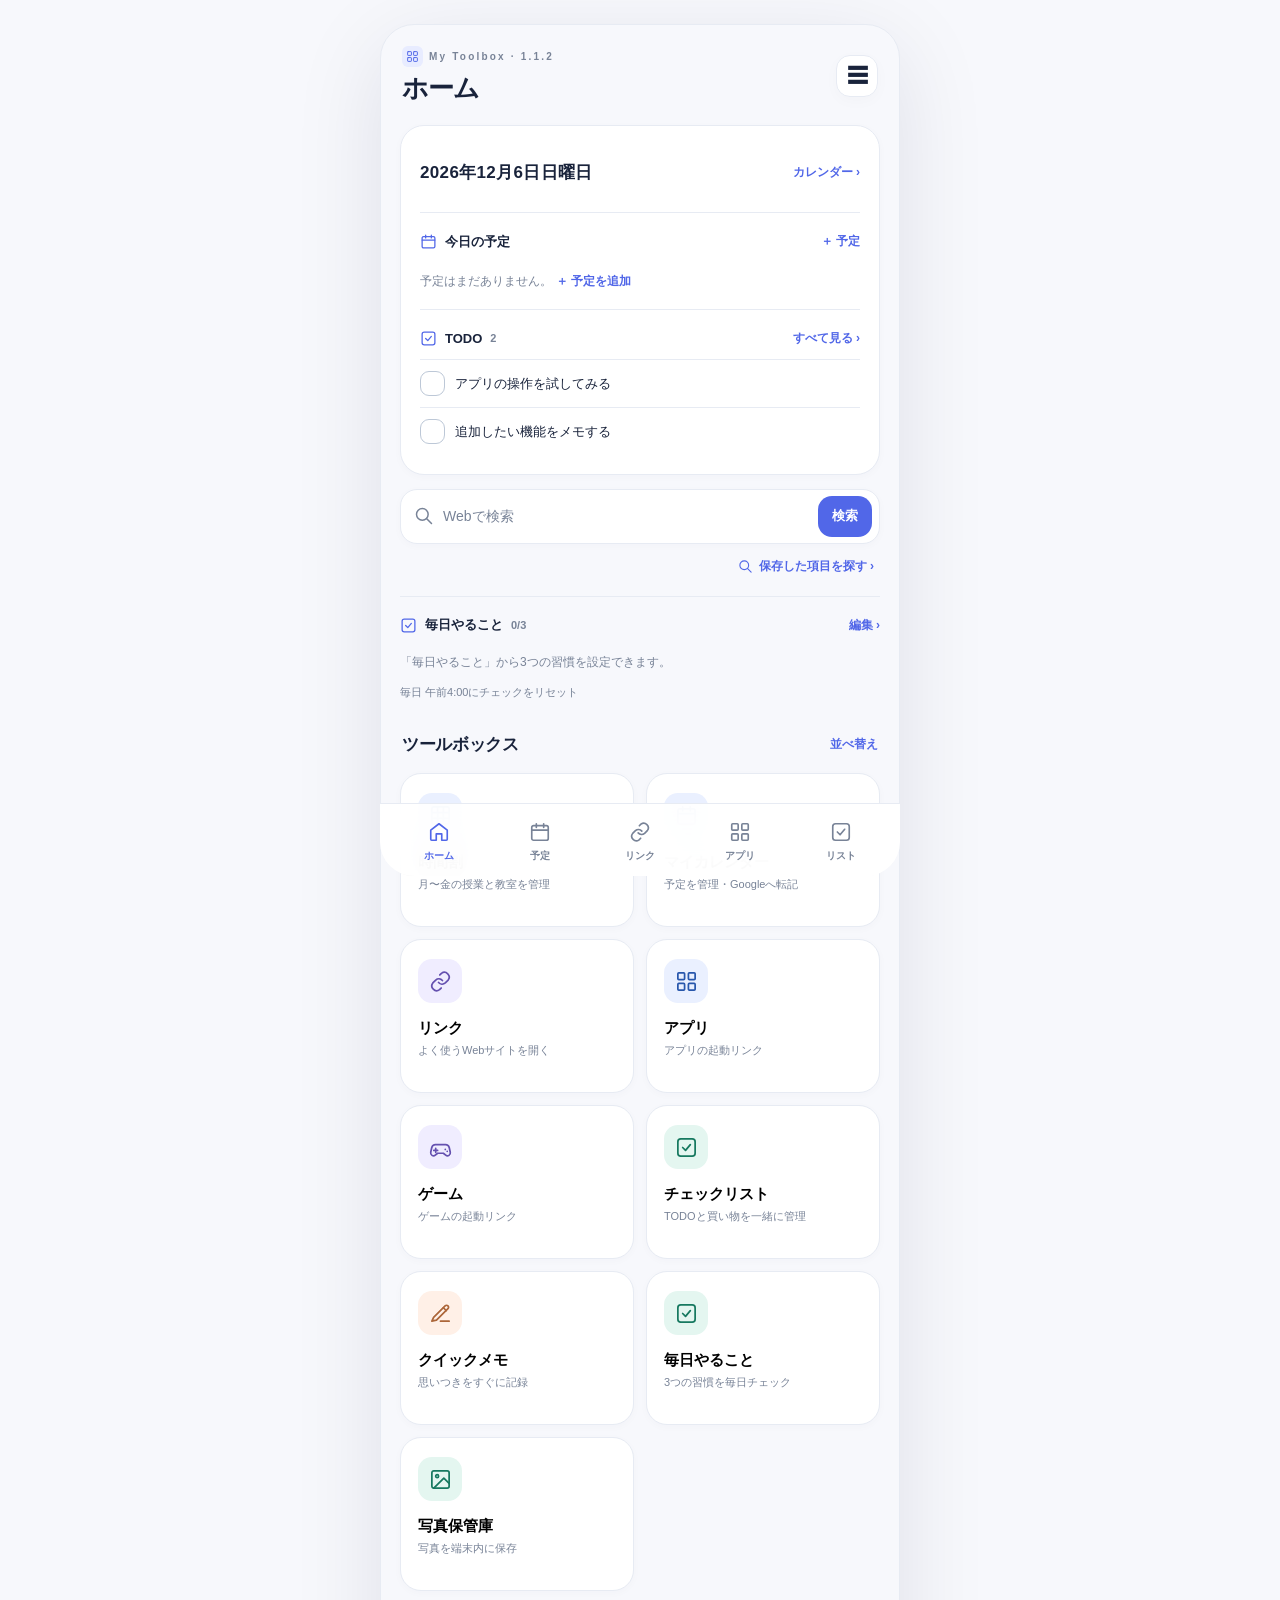
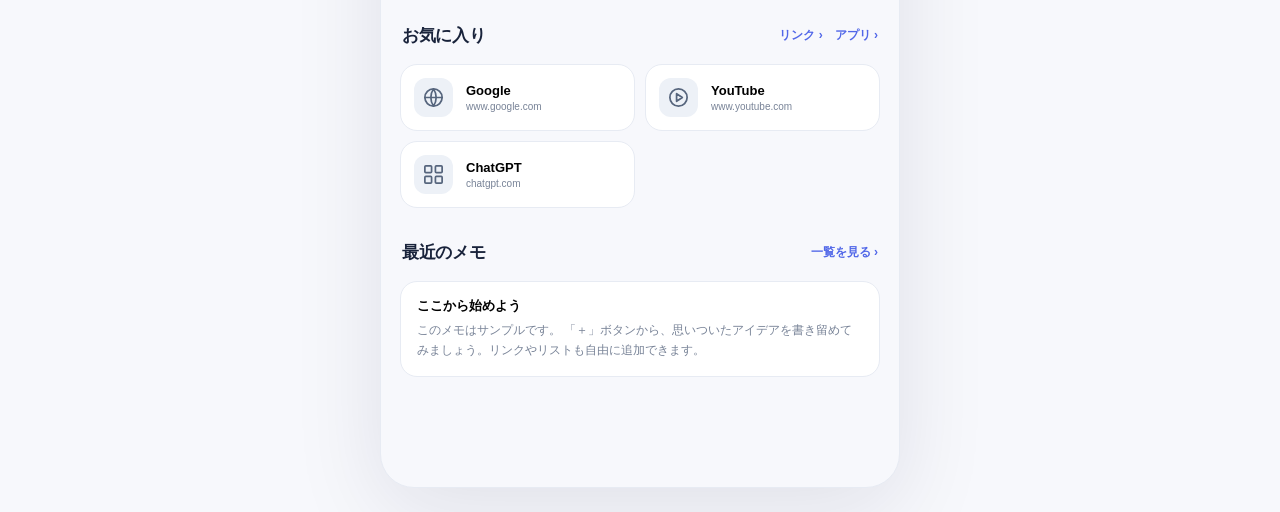
==== commit 7de9d10c: "Add files via upload" ====
--- a/index.html
+++ b/index.html
@@ -9,8 +9,8 @@
   <meta name="apple-mobile-web-app-title" content="My Toolbox" />
   <meta name="description" content="時間割、カレンダー、ルービックキューブ、TODO、習慣、写真をまとめる個人用ツールボックス。" />
   <link rel="manifest" href="./manifest.webmanifest" />
-  <link rel="icon" href="./icons/icon-192.png?v=1.1.1" type="image/png" />
-  <link rel="apple-touch-icon" sizes="180x180" href="./icons/apple-touch-icon.png?v=1.1.1" />
+  <link rel="icon" href="./icons/icon-192.png?v=1.1.2" type="image/png" />
+  <link rel="apple-touch-icon" sizes="180x180" href="./icons/apple-touch-icon.png?v=1.1.2" />
   <link rel="stylesheet" href="./styles.css" />
   <title>My Toolbox</title>
 </head>
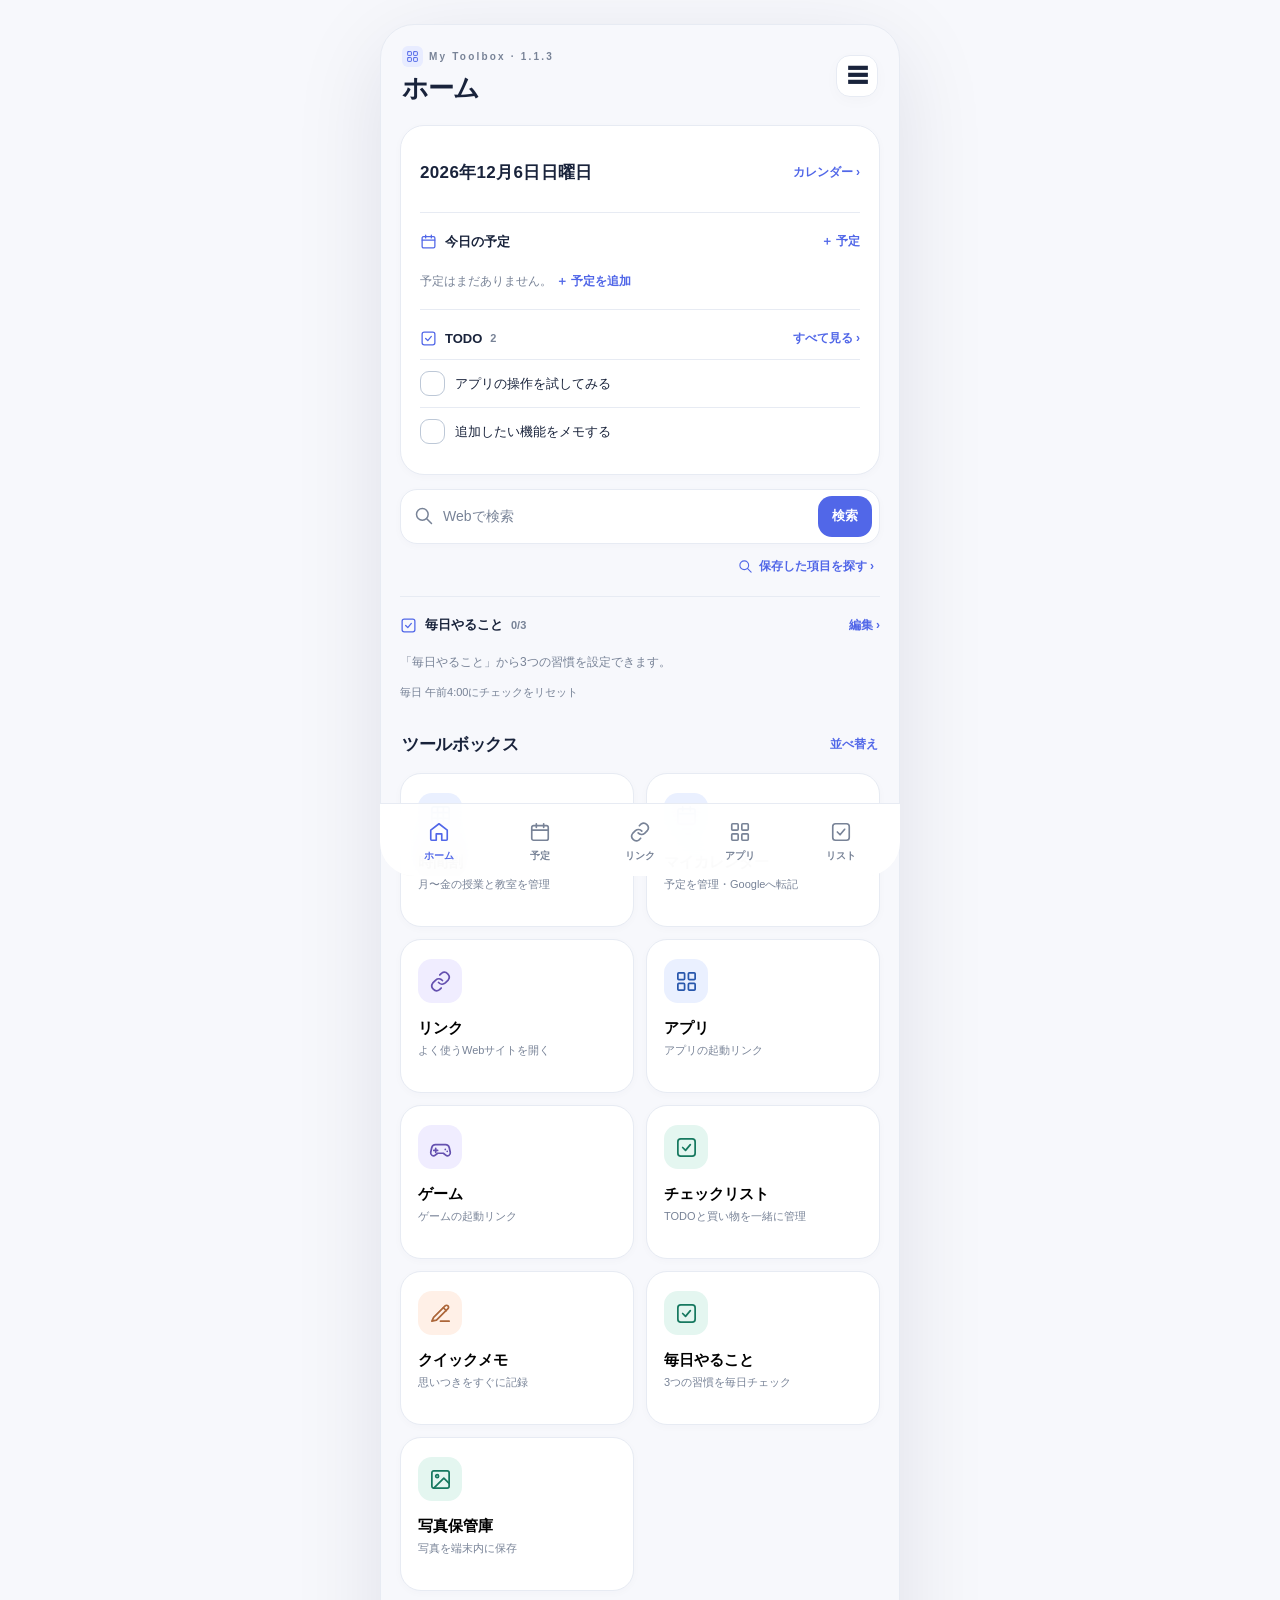
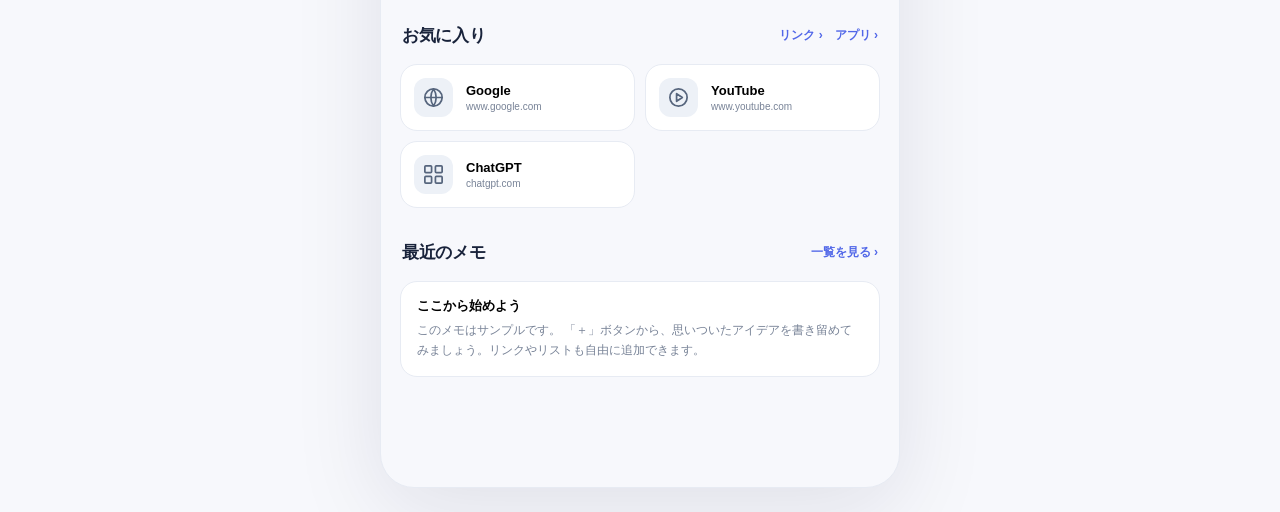
==== commit eee73d5e: "Add files via upload" ====
--- a/index.html
+++ b/index.html
@@ -9,8 +9,8 @@
   <meta name="apple-mobile-web-app-title" content="My Toolbox" />
   <meta name="description" content="時間割、カレンダー、ルービックキューブ、TODO、習慣、写真をまとめる個人用ツールボックス。" />
   <link rel="manifest" href="./manifest.webmanifest" />
-  <link rel="icon" href="./icons/icon-192.png?v=1.1.2" type="image/png" />
-  <link rel="apple-touch-icon" sizes="180x180" href="./icons/apple-touch-icon.png?v=1.1.2" />
+  <link rel="icon" href="./icons/icon-192.png?v=1.1.3" type="image/png" />
+  <link rel="apple-touch-icon" sizes="180x180" href="./icons/apple-touch-icon.png?v=1.1.3" />
   <link rel="stylesheet" href="./styles.css" />
   <title>My Toolbox</title>
 </head>
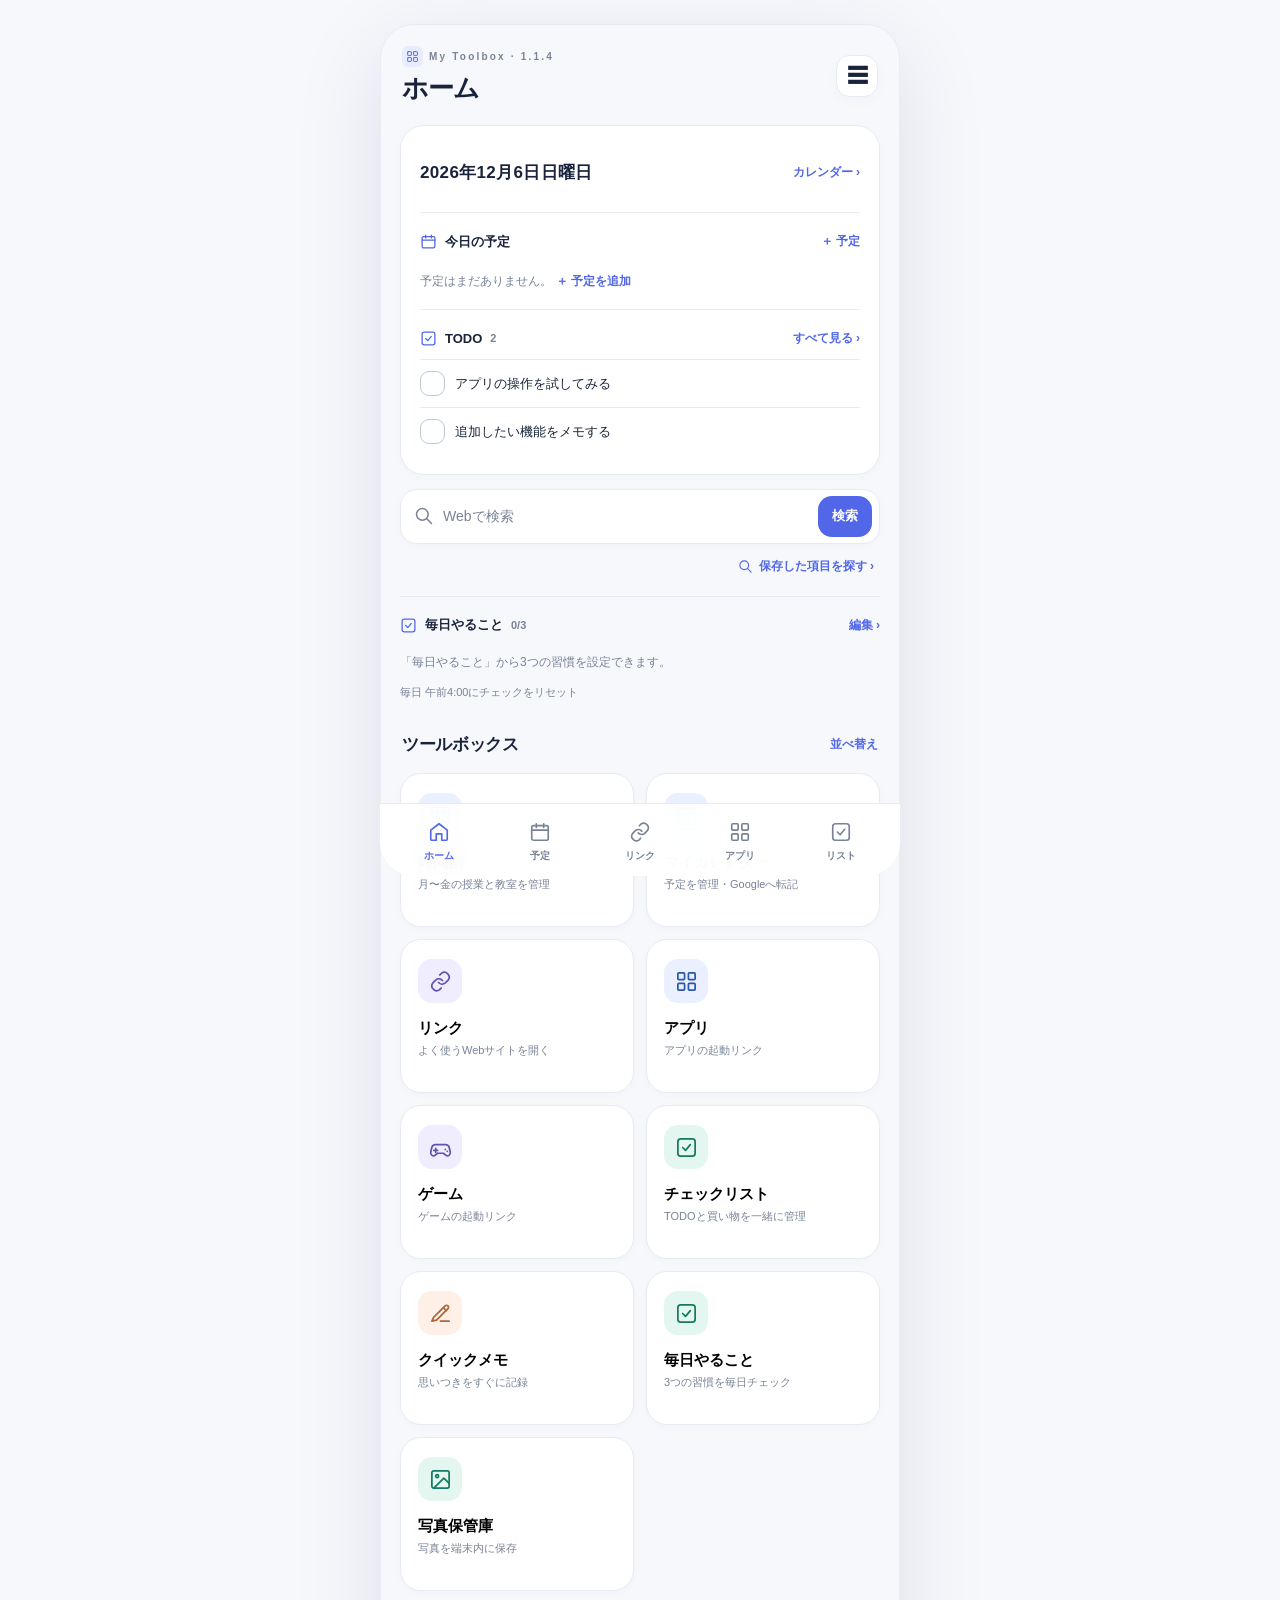
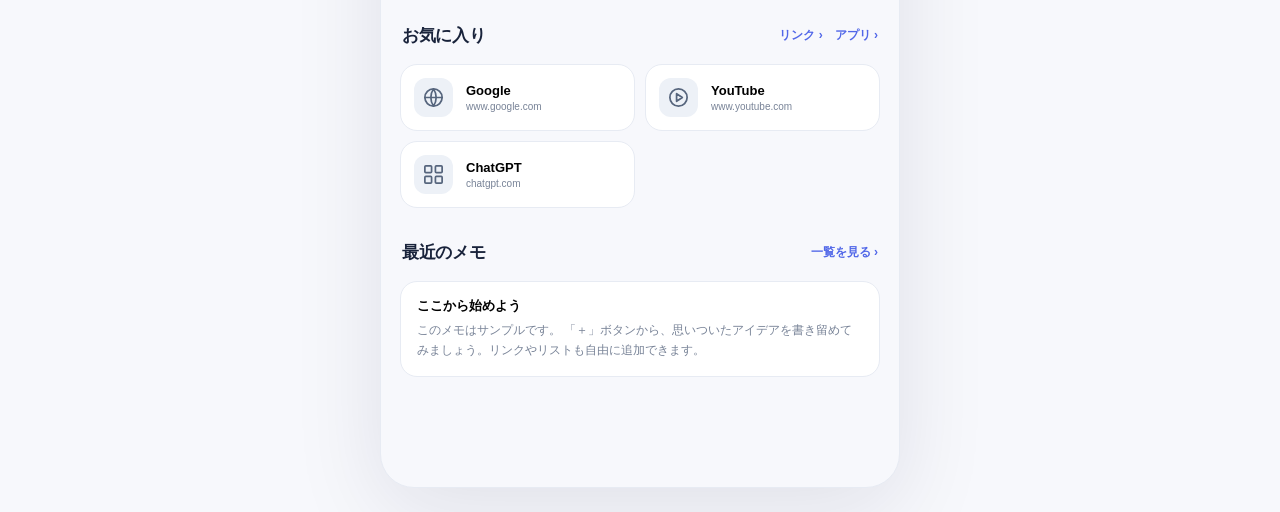
==== commit 61c40399: "Add files via upload" ====
--- a/index.html
+++ b/index.html
@@ -9,8 +9,8 @@
   <meta name="apple-mobile-web-app-title" content="My Toolbox" />
   <meta name="description" content="時間割、カレンダー、ルービックキューブ、TODO、習慣、写真をまとめる個人用ツールボックス。" />
   <link rel="manifest" href="./manifest.webmanifest" />
-  <link rel="icon" href="./icons/icon-192.png?v=1.1.3" type="image/png" />
-  <link rel="apple-touch-icon" sizes="180x180" href="./icons/apple-touch-icon.png?v=1.1.3" />
+  <link rel="icon" href="./icons/icon-192.png?v=1.1.4" type="image/png" />
+  <link rel="apple-touch-icon" sizes="180x180" href="./icons/apple-touch-icon.png?v=1.1.4" />
   <link rel="stylesheet" href="./styles.css" />
   <title>My Toolbox</title>
 </head>
